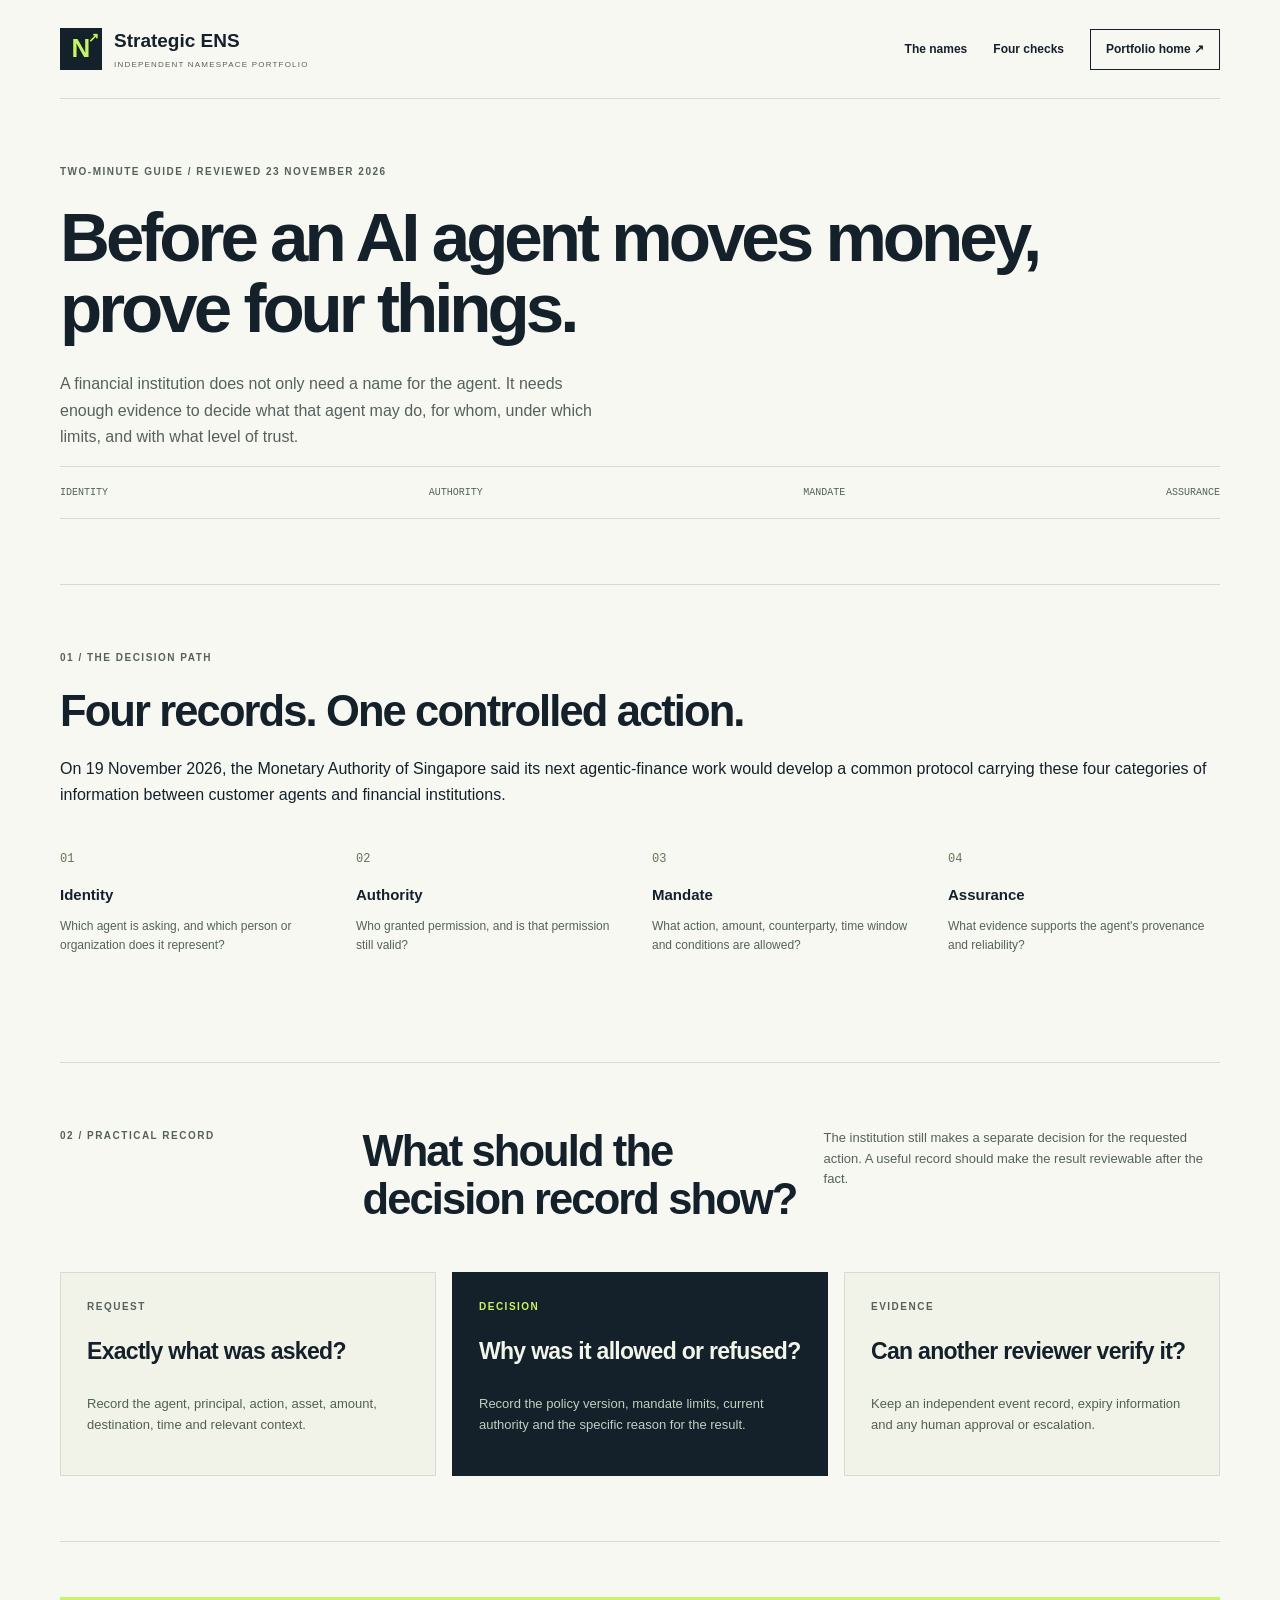
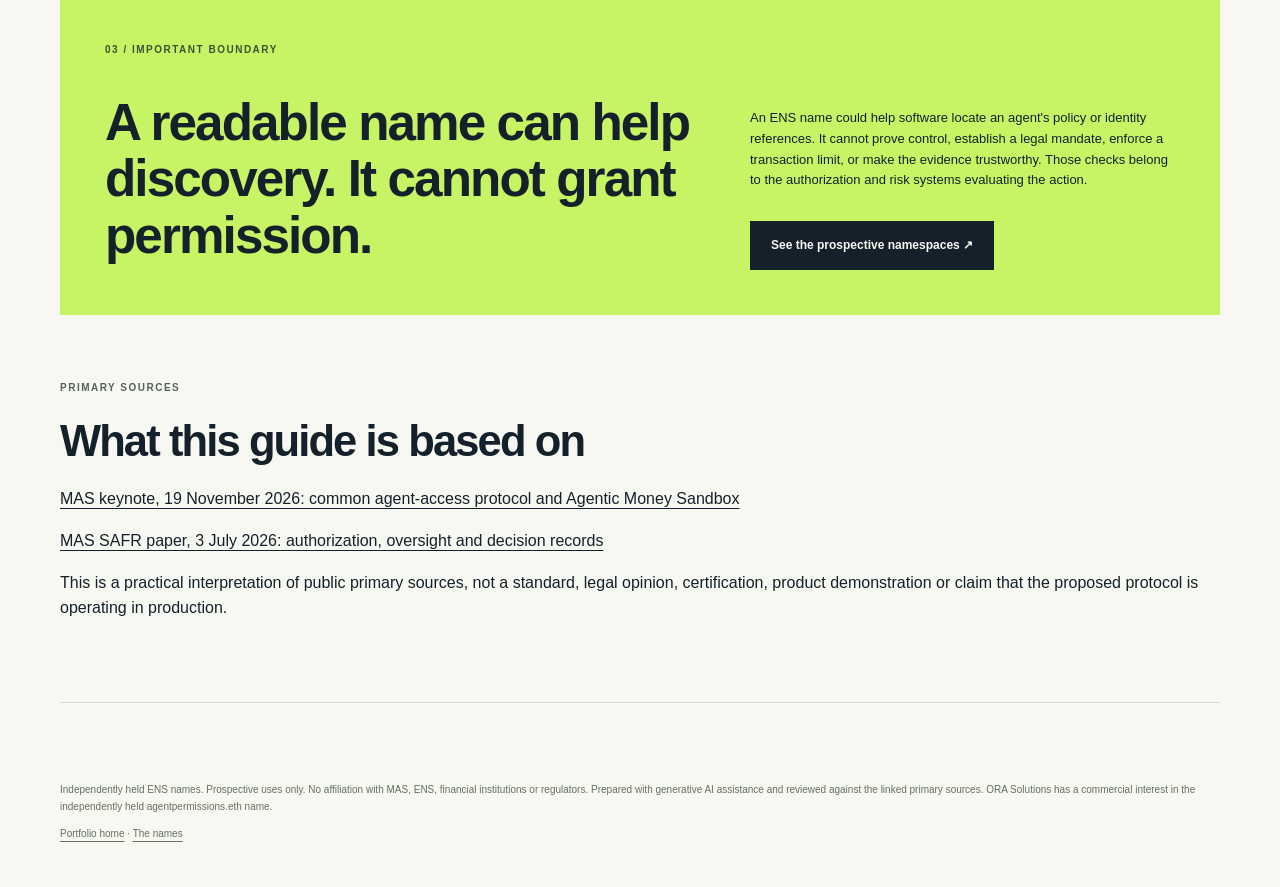
==== learn/agent-authority/index.html @ 299221e8 "Publish four-check agent authority guide" ====
<!doctype html>
<html lang="en">
<head>
  <meta charset="utf-8">
  <meta name="viewport" content="width=device-width,initial-scale=1">
  <title>Four Checks Before an AI Agent Can Move Money | Strategic ENS</title>
  <meta name="description" content="A two-minute guide to the identity, authority, mandate and assurance records financial institutions need before an AI agent acts.">
  <link rel="canonical" href="https://reactance0083.github.io/strategic-ens/learn/agent-authority/">
  <meta property="og:title" content="Four Checks Before an AI Agent Can Move Money">
  <meta property="og:description" content="A practical four-record guide based on current Monetary Authority of Singapore work on agentic finance.">
  <meta property="og:url" content="https://reactance0083.github.io/strategic-ens/learn/agent-authority/">
  <meta property="og:type" content="article">
  <meta property="og:image" content="https://reactance0083.github.io/strategic-ens/assets/portfolio-social.png">
  <meta name="twitter:card" content="summary_large_image">
  <link rel="icon" href="https://reactance0083.github.io/strategic-ens/assets/favicon.svg">
  <link rel="stylesheet" href="https://reactance0083.github.io/strategic-ens/commercial.css">
  <link rel="stylesheet" href="https://reactance0083.github.io/strategic-ens/cinematic.css">
</head>
<body id="ens-site" class="studio">
  <a class="skip" href="#main">Skip to content</a>
  <div class="shell">
    <header class="studio-header">
      <a class="brand" href="https://reactance0083.github.io/strategic-ens/">
        <span class="brand-glyph" aria-hidden="true">N<span>↗</span></span>
        <span>Strategic ENS<small>Independent namespace portfolio</small></span>
      </a>
      <nav aria-label="Guide navigation">
        <a href="https://reactance0083.github.io/strategic-ens/#names">The names</a>
        <a href="#four-checks">Four checks</a>
        <a class="nav-action" href="https://reactance0083.github.io/strategic-ens/">Portfolio home ↗</a>
      </nav>
    </header>
    <main id="main">
      <section class="section ownership-section">
        <p class="eyebrow">Two-minute guide / Reviewed 23 November 2026</p>
        <h1>Before an AI agent moves money, prove four things.</h1>
        <p class="lead">A financial institution does not only need a name for the agent. It needs enough evidence to decide what that agent may do, for whom, under which limits, and with what level of trust.</p>
        <div class="portfolio-strip" aria-label="Guide scope">
          <span>Identity</span>
          <span>Authority</span>
          <span>Mandate</span>
          <span>Assurance</span>
        </div>
      </section>

      <section class="section ownership-section" id="four-checks" aria-labelledby="four-checks-title">
        <p class="eyebrow">01 / The decision path</p>
        <h2 id="four-checks-title">Four records. One controlled action.</h2>
        <p>On 19 November 2026, the Monetary Authority of Singapore said its next agentic-finance work would develop a common protocol carrying these four categories of information between customer agents and financial institutions.</p>
        <div class="journey" role="list" aria-label="Four checks before an agent acts">
          <div role="listitem">
            <span>01</span>
            <h3>Identity</h3>
            <p>Which agent is asking, and which person or organization does it represent?</p>
          </div>
          <div role="listitem">
            <span>02</span>
            <h3>Authority</h3>
            <p>Who granted permission, and is that permission still valid?</p>
          </div>
          <div role="listitem">
            <span>03</span>
            <h3>Mandate</h3>
            <p>What action, amount, counterparty, time window and conditions are allowed?</p>
          </div>
          <div role="listitem">
            <span>04</span>
            <h3>Assurance</h3>
            <p>What evidence supports the agent's provenance and reliability?</p>
          </div>
        </div>
      </section>

      <section class="section plan-section" aria-labelledby="record-title">
        <div class="section-intro">
          <p class="eyebrow">02 / Practical record</p>
          <h2 id="record-title">What should the decision record show?</h2>
          <p>The institution still makes a separate decision for the requested action. A useful record should make the result reviewable after the fact.</p>
        </div>
        <div class="plan-grid">
          <article class="plan-card">
            <p class="eyebrow">Request</p>
            <h3>Exactly what was asked?</h3>
            <p>Record the agent, principal, action, asset, amount, destination, time and relevant context.</p>
          </article>
          <article class="plan-card featured-plan">
            <p class="eyebrow">Decision</p>
            <h3>Why was it allowed or refused?</h3>
            <p>Record the policy version, mandate limits, current authority and the specific reason for the result.</p>
          </article>
          <article class="plan-card">
            <p class="eyebrow">Evidence</p>
            <h3>Can another reviewer verify it?</h3>
            <p>Keep an independent event record, expiry information and any human approval or escalation.</p>
          </article>
        </div>
      </section>

      <section class="studio-contact" aria-labelledby="boundary-title">
        <p class="eyebrow">03 / Important boundary</p>
        <h2 id="boundary-title">A readable name can help discovery. It cannot grant permission.</h2>
        <div>
          <p>An ENS name could help software locate an agent's policy or identity references. It cannot prove control, establish a legal mandate, enforce a transaction limit, or make the evidence trustworthy. Those checks belong to the authorization and risk systems evaluating the action.</p>
          <a class="button" href="https://reactance0083.github.io/strategic-ens/#names">See the prospective namespaces ↗</a>
        </div>
      </section>

      <section class="section" aria-labelledby="sources-title">
        <p class="eyebrow">Primary sources</p>
        <h2 id="sources-title">What this guide is based on</h2>
        <p><a href="https://www.mas.gov.sg/news/speeches/2026/keynote-address-by-md-at-the-singapore-fintech-festival-2026">MAS keynote, 19 November 2026: common agent-access protocol and Agentic Money Sandbox</a></p>
        <p><a href="https://www.mas.gov.sg/publications/monographs-or-information-paper/2026/safeguards-for-agentic-finance-at-runtime">MAS SAFR paper, 3 July 2026: authorization, oversight and decision records</a></p>
        <p>This is a practical interpretation of public primary sources, not a standard, legal opinion, certification, product demonstration or claim that the proposed protocol is operating in production.</p>
      </section>
    </main>
    <footer>
      <p>Independently held ENS names. Prospective uses only. No affiliation with MAS, ENS, financial institutions or regulators. Prepared with generative AI assistance and reviewed against the linked primary sources. ORA Solutions has a commercial interest in the independently held agentpermissions.eth name.</p>
      <p><a href="https://reactance0083.github.io/strategic-ens/">Portfolio home</a> · <a href="https://reactance0083.github.io/strategic-ens/#names">The names</a></p>
    </footer>
  </div>
</body>
</html>
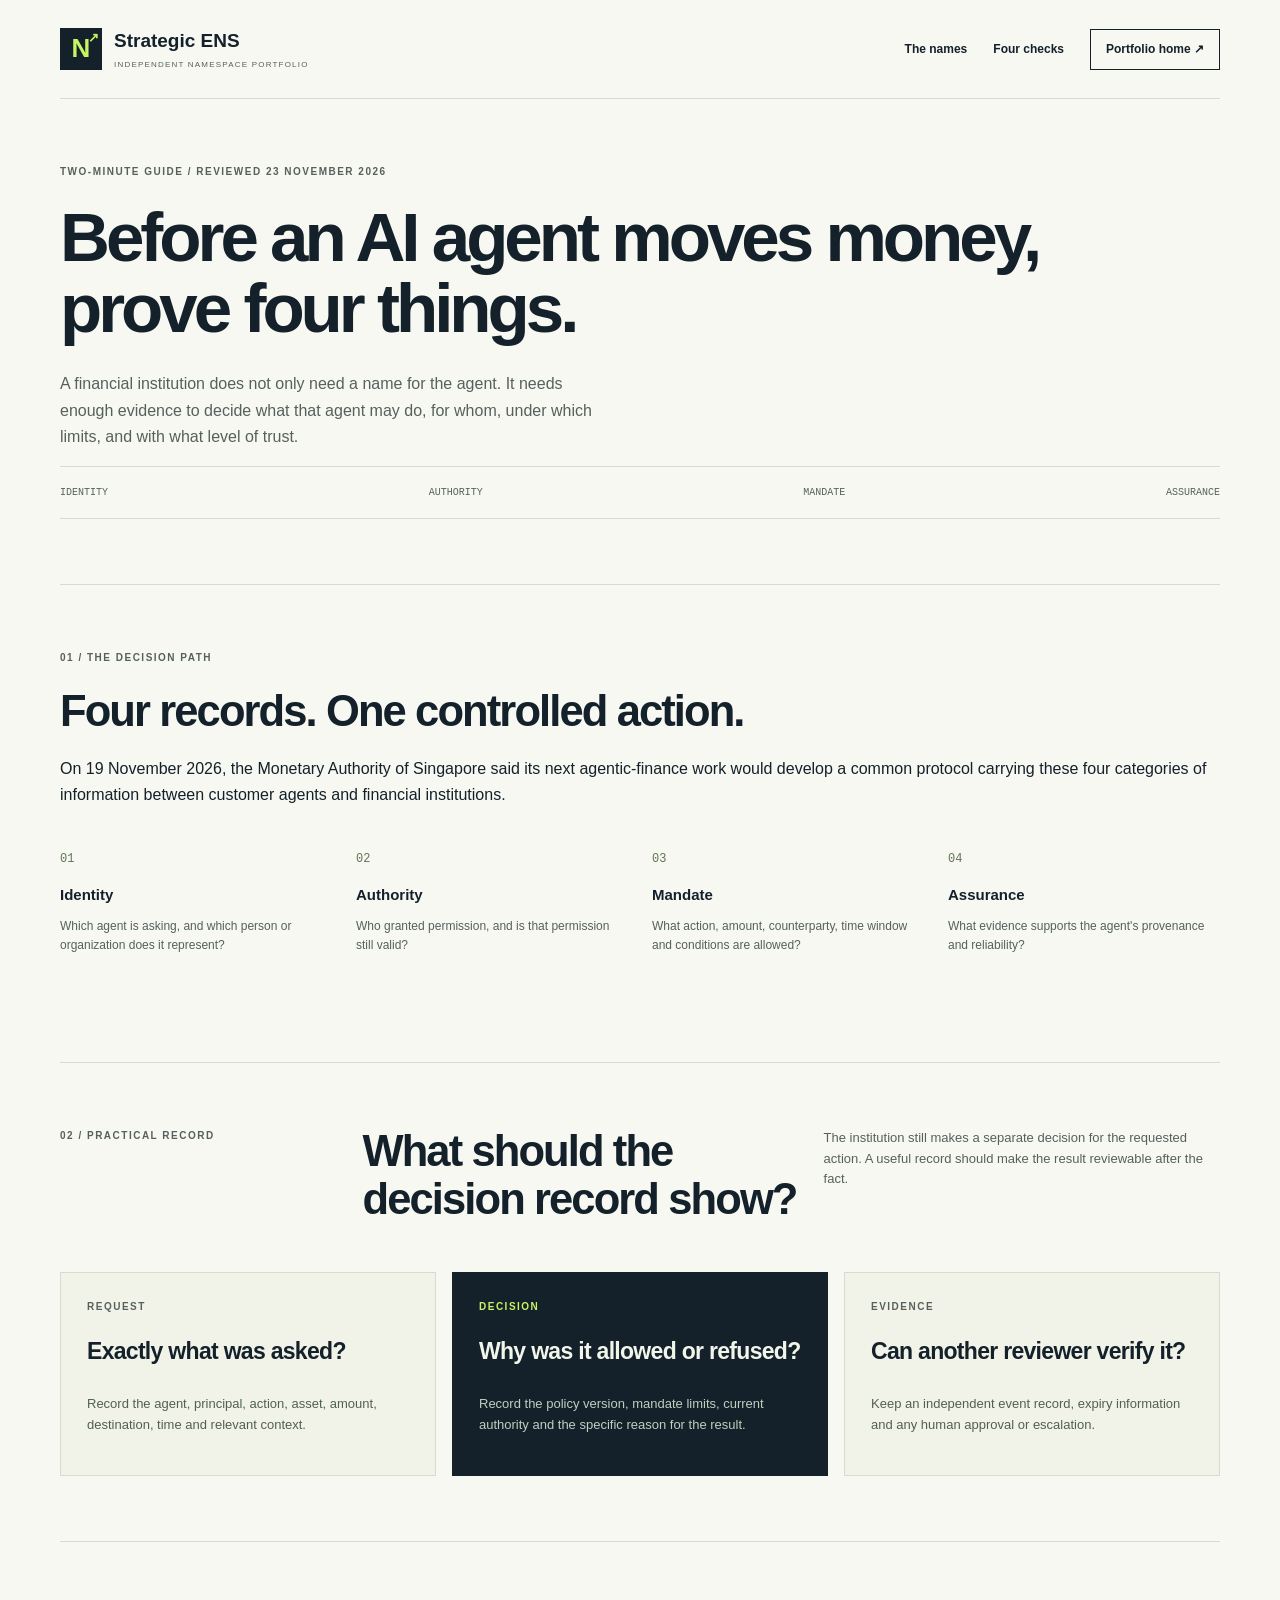
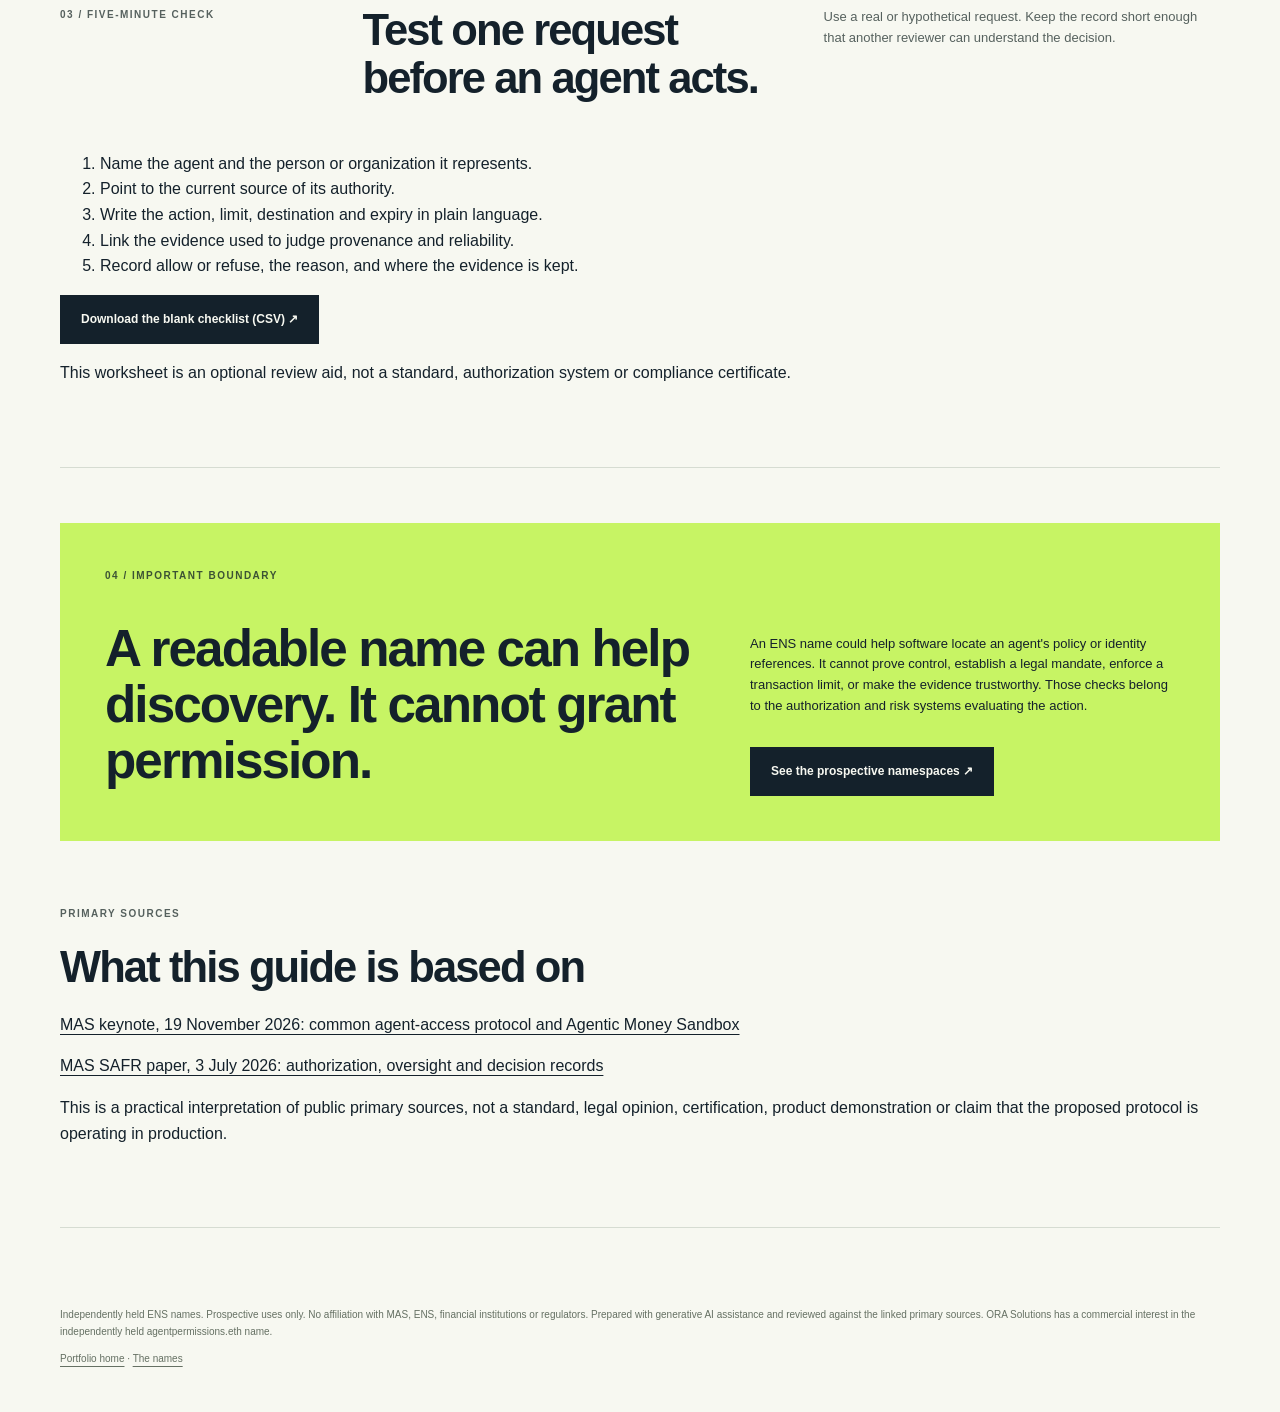
==== commit 68cd3121: "Add practical checklist to agent authority guide" ====
--- a/learn/agent-authority/index.html
+++ b/learn/agent-authority/index.html
@@ -96,8 +96,25 @@
         </div>
       </section>
 
+      <section class="section plan-section" aria-labelledby="quick-test-title">
+        <div class="section-intro">
+          <p class="eyebrow">03 / Five-minute check</p>
+          <h2 id="quick-test-title">Test one request before an agent acts.</h2>
+          <p>Use a real or hypothetical request. Keep the record short enough that another reviewer can understand the decision.</p>
+        </div>
+        <ol>
+          <li>Name the agent and the person or organization it represents.</li>
+          <li>Point to the current source of its authority.</li>
+          <li>Write the action, limit, destination and expiry in plain language.</li>
+          <li>Link the evidence used to judge provenance and reliability.</li>
+          <li>Record allow or refuse, the reason, and where the evidence is kept.</li>
+        </ol>
+        <p><a class="button" href="https://reactance0083.github.io/strategic-ens/learn/agent-authority/agent-authority-decision-checklist.csv" download>Download the blank checklist (CSV) ↗</a></p>
+        <p>This worksheet is an optional review aid, not a standard, authorization system or compliance certificate.</p>
+      </section>
+
       <section class="studio-contact" aria-labelledby="boundary-title">
-        <p class="eyebrow">03 / Important boundary</p>
+        <p class="eyebrow">04 / Important boundary</p>
         <h2 id="boundary-title">A readable name can help discovery. It cannot grant permission.</h2>
         <div>
           <p>An ENS name could help software locate an agent's policy or identity references. It cannot prove control, establish a legal mandate, enforce a transaction limit, or make the evidence trustworthy. Those checks belong to the authorization and risk systems evaluating the action.</p>
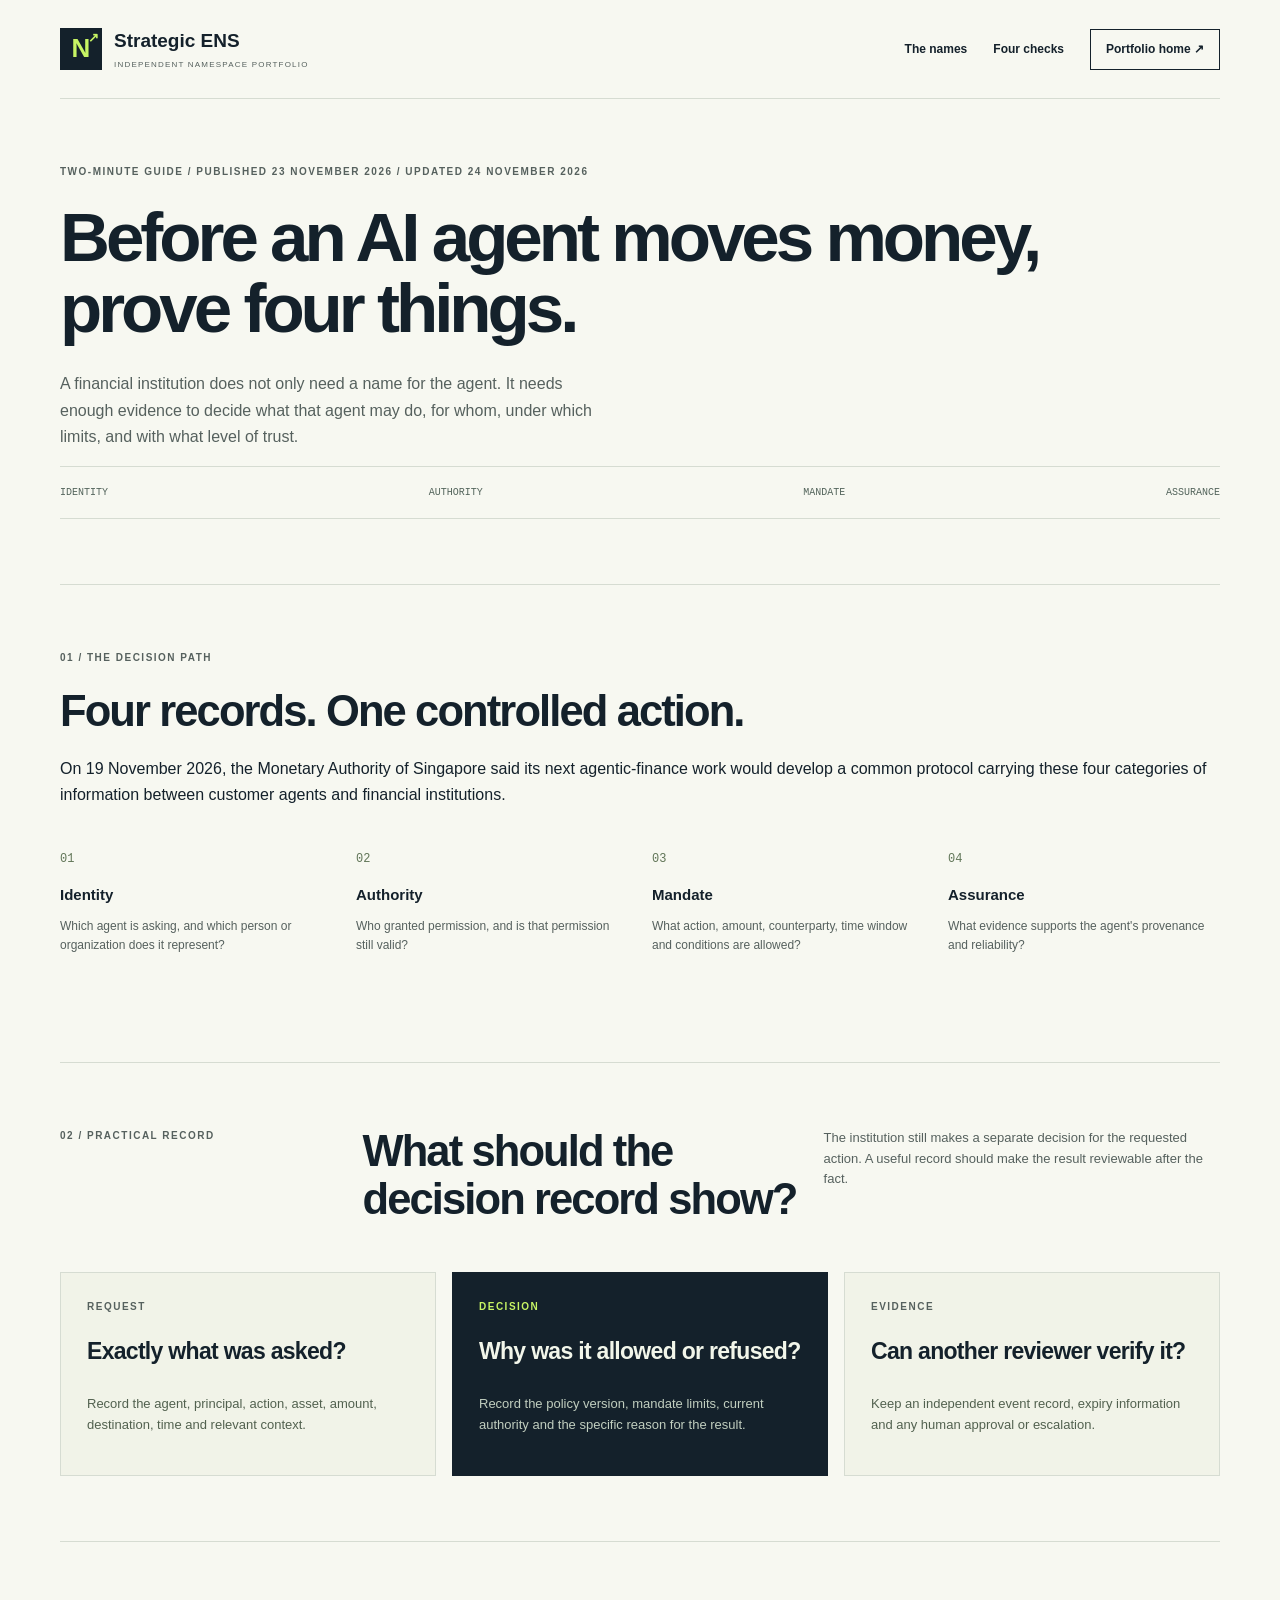
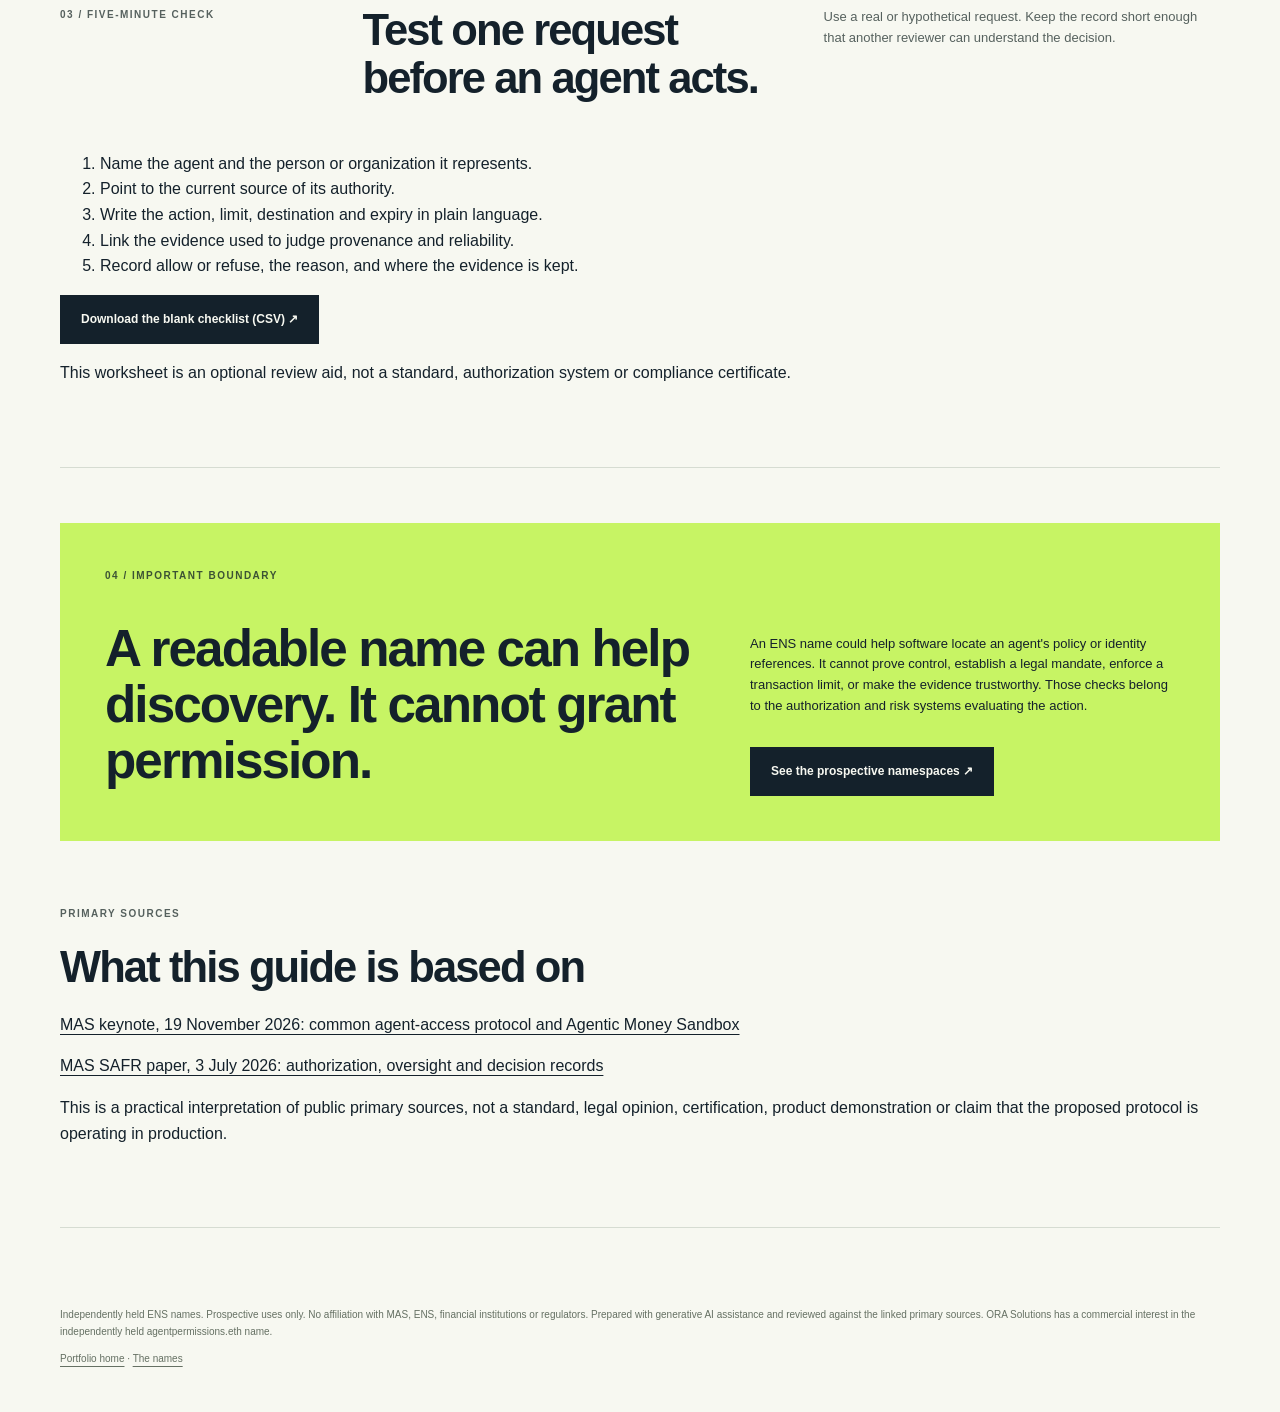
==== commit 8a0f6960: "Add factual Article structured data" ====
--- a/learn/agent-authority/index.html
+++ b/learn/agent-authority/index.html
@@ -12,6 +12,18 @@
   <meta property="og:type" content="article">
   <meta property="og:image" content="https://reactance0083.github.io/strategic-ens/assets/portfolio-social.png">
   <meta name="twitter:card" content="summary_large_image">
+  <script type="application/ld+json">
+  {
+    "@context": "https://schema.org",
+    "@type": "Article",
+    "headline": "Before an AI agent moves money, prove four things.",
+    "description": "A two-minute guide to the identity, authority, mandate and assurance records financial institutions need before an AI agent acts.",
+    "datePublished": "2026-11-23T10:18:33-06:00",
+    "dateModified": "2026-11-24T15:08:16-06:00",
+    "mainEntityOfPage": "https://reactance0083.github.io/strategic-ens/learn/agent-authority/",
+    "isAccessibleForFree": true
+  }
+  </script>
   <link rel="icon" href="https://reactance0083.github.io/strategic-ens/assets/favicon.svg">
   <link rel="stylesheet" href="https://reactance0083.github.io/strategic-ens/commercial.css">
   <link rel="stylesheet" href="https://reactance0083.github.io/strategic-ens/cinematic.css">
@@ -32,7 +44,7 @@
     </header>
     <main id="main">
       <section class="section ownership-section">
-        <p class="eyebrow">Two-minute guide / Reviewed 23 November 2026</p>
+        <p class="eyebrow">Two-minute guide / Published 23 November 2026 / Updated 24 November 2026</p>
         <h1>Before an AI agent moves money, prove four things.</h1>
         <p class="lead">A financial institution does not only need a name for the agent. It needs enough evidence to decide what that agent may do, for whom, under which limits, and with what level of trust.</p>
         <div class="portfolio-strip" aria-label="Guide scope">
